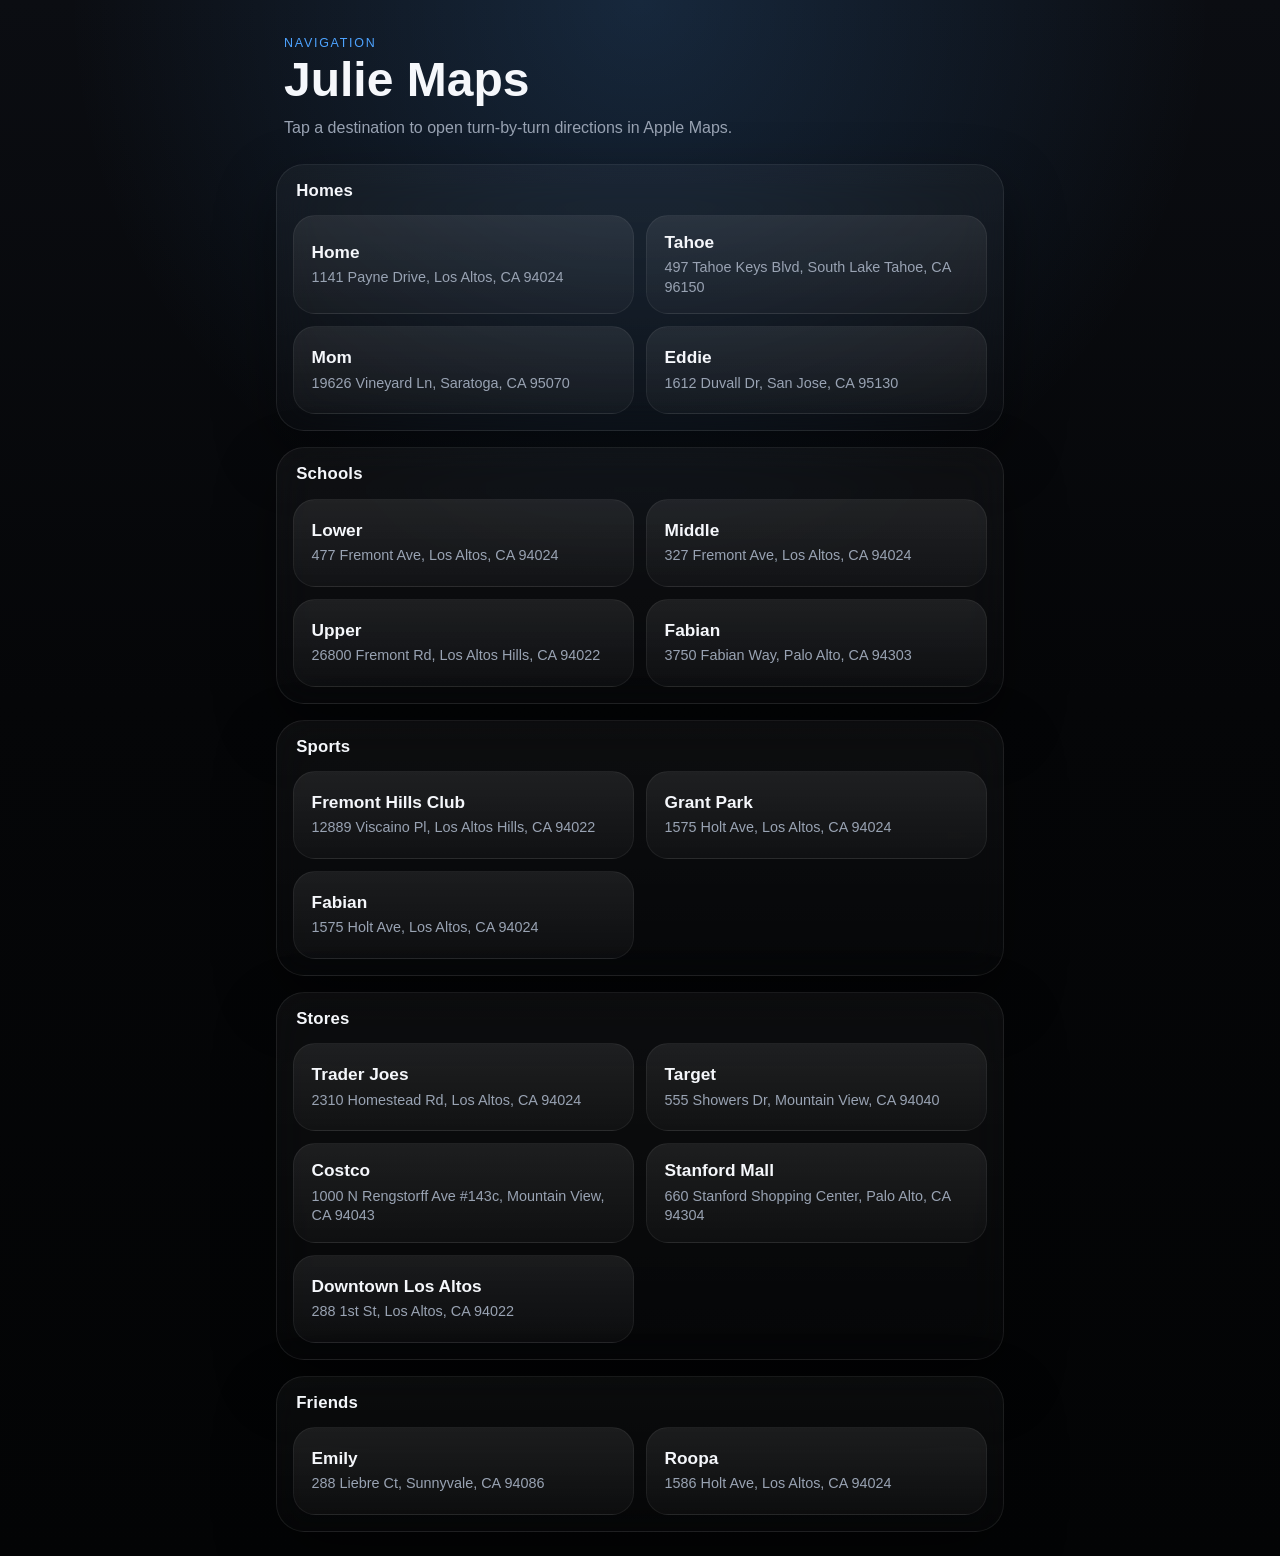
==== index.html @ cd6a720e "Add files via upload" ====
<!doctype html>
<html lang="en">
  <head>
    <meta charset="UTF-8" />
    <meta name="viewport" content="width=device-width, initial-scale=1, viewport-fit=cover" />
    <meta name="apple-mobile-web-app-capable" content="yes" />
    <meta name="apple-mobile-web-app-status-bar-style" content="black-translucent" />
    <meta name="apple-mobile-web-app-title" content="Julie Maps" />
    <meta name="theme-color" content="#0b0b0f" />
    <title>Julie Maps</title>
    <link rel="stylesheet" href="styles.css" />
  </head>
  <body>
    <main class="app-shell">
      <header class="hero">
        <p class="eyebrow">Navigation</p>
        <h1>Julie Maps</h1>
        <p class="subhead">Tap a destination to open turn-by-turn directions in Apple Maps.</p>
      </header>

      <section id="groups" class="group-list" aria-label="Saved destinations"></section>
    </main>

    <template id="group-template">
      <section class="group">
        <div class="group-heading">
          <h2></h2>
        </div>
        <div class="button-grid"></div>
      </section>
    </template>

    <template id="button-template">
      <a class="destination-button" rel="noopener noreferrer">
        <span class="destination-name"></span>
        <span class="destination-address"></span>
      </a>
    </template>

    <script src="script.js"></script>
  </body>
</html>
---- styles.css ----
:root {
  color-scheme: dark;
  --bg: #050608;
  --panel: rgba(20, 24, 31, 0.88);
  --panel-border: rgba(255, 255, 255, 0.08);
  --panel-highlight: rgba(255, 255, 255, 0.04);
  --text: #f5f7fb;
  --muted: #99a3b3;
  --accent: #4da3ff;
  --shadow: 0 24px 60px rgba(0, 0, 0, 0.4);
  --radius-xl: 28px;
  --radius-lg: 22px;
  --safe-top: max(1.5rem, env(safe-area-inset-top));
  --safe-bottom: max(1.5rem, env(safe-area-inset-bottom));
}

* {
  box-sizing: border-box;
}

html,
body {
  margin: 0;
  min-height: 100%;
  font-family: -apple-system, BlinkMacSystemFont, "SF Pro Display", "Segoe UI", sans-serif;
  background:
    radial-gradient(circle at top, rgba(77, 163, 255, 0.18), transparent 34%),
    linear-gradient(180deg, #0b0d12 0%, #050608 45%, #030405 100%);
  color: var(--text);
}

body {
  min-height: 100vh;
}

.app-shell {
  width: min(100%, 48rem);
  margin: 0 auto;
  padding: var(--safe-top) 1rem var(--safe-bottom);
}

.hero {
  padding: 0.75rem 0.5rem 1.5rem;
}

.eyebrow {
  margin: 0 0 0.4rem;
  font-size: 0.78rem;
  letter-spacing: 0.14em;
  text-transform: uppercase;
  color: var(--accent);
}

.hero h1 {
  margin: 0;
  font-size: clamp(2rem, 7vw, 3rem);
  line-height: 1;
}

.subhead {
  margin: 0.75rem 0 0;
  max-width: 32rem;
  color: var(--muted);
  font-size: 1rem;
  line-height: 1.45;
}

.group-list {
  display: grid;
  gap: 1rem;
}

.group {
  padding: 1rem;
  border: 1px solid var(--panel-border);
  border-radius: var(--radius-xl);
  background: linear-gradient(180deg, var(--panel-highlight), rgba(255, 255, 255, 0.01));
  backdrop-filter: blur(20px);
  box-shadow: var(--shadow);
}

.group-heading {
  margin-bottom: 0.9rem;
  padding: 0 0.2rem;
}

.group-heading h2 {
  margin: 0;
  font-size: 1.05rem;
  letter-spacing: 0.01em;
}

.button-grid {
  display: grid;
  grid-template-columns: 1fr;
  gap: 0.75rem;
}

.destination-button {
  display: flex;
  flex-direction: column;
  justify-content: center;
  min-height: 5.5rem;
  padding: 1rem 1.1rem;
  border-radius: var(--radius-lg);
  border: 1px solid rgba(255, 255, 255, 0.06);
  background: linear-gradient(180deg, rgba(255, 255, 255, 0.08), rgba(255, 255, 255, 0.03));
  color: var(--text);
  text-decoration: none;
  -webkit-tap-highlight-color: transparent;
  transition: transform 140ms ease, border-color 140ms ease, background-color 140ms ease;
}

.destination-button:active {
  transform: scale(0.985);
}

.destination-button:focus-visible,
.destination-button:hover {
  border-color: rgba(77, 163, 255, 0.5);
  background: linear-gradient(180deg, rgba(77, 163, 255, 0.18), rgba(255, 255, 255, 0.04));
  outline: none;
}

.destination-name {
  font-size: 1.08rem;
  font-weight: 600;
  line-height: 1.2;
}

.destination-address {
  margin-top: 0.35rem;
  font-size: 0.9rem;
  color: var(--muted);
  line-height: 1.35;
}

@media (min-width: 640px) {
  .app-shell {
    padding-left: 1.25rem;
    padding-right: 1.25rem;
  }

  .button-grid {
    grid-template-columns: repeat(2, minmax(0, 1fr));
  }
}
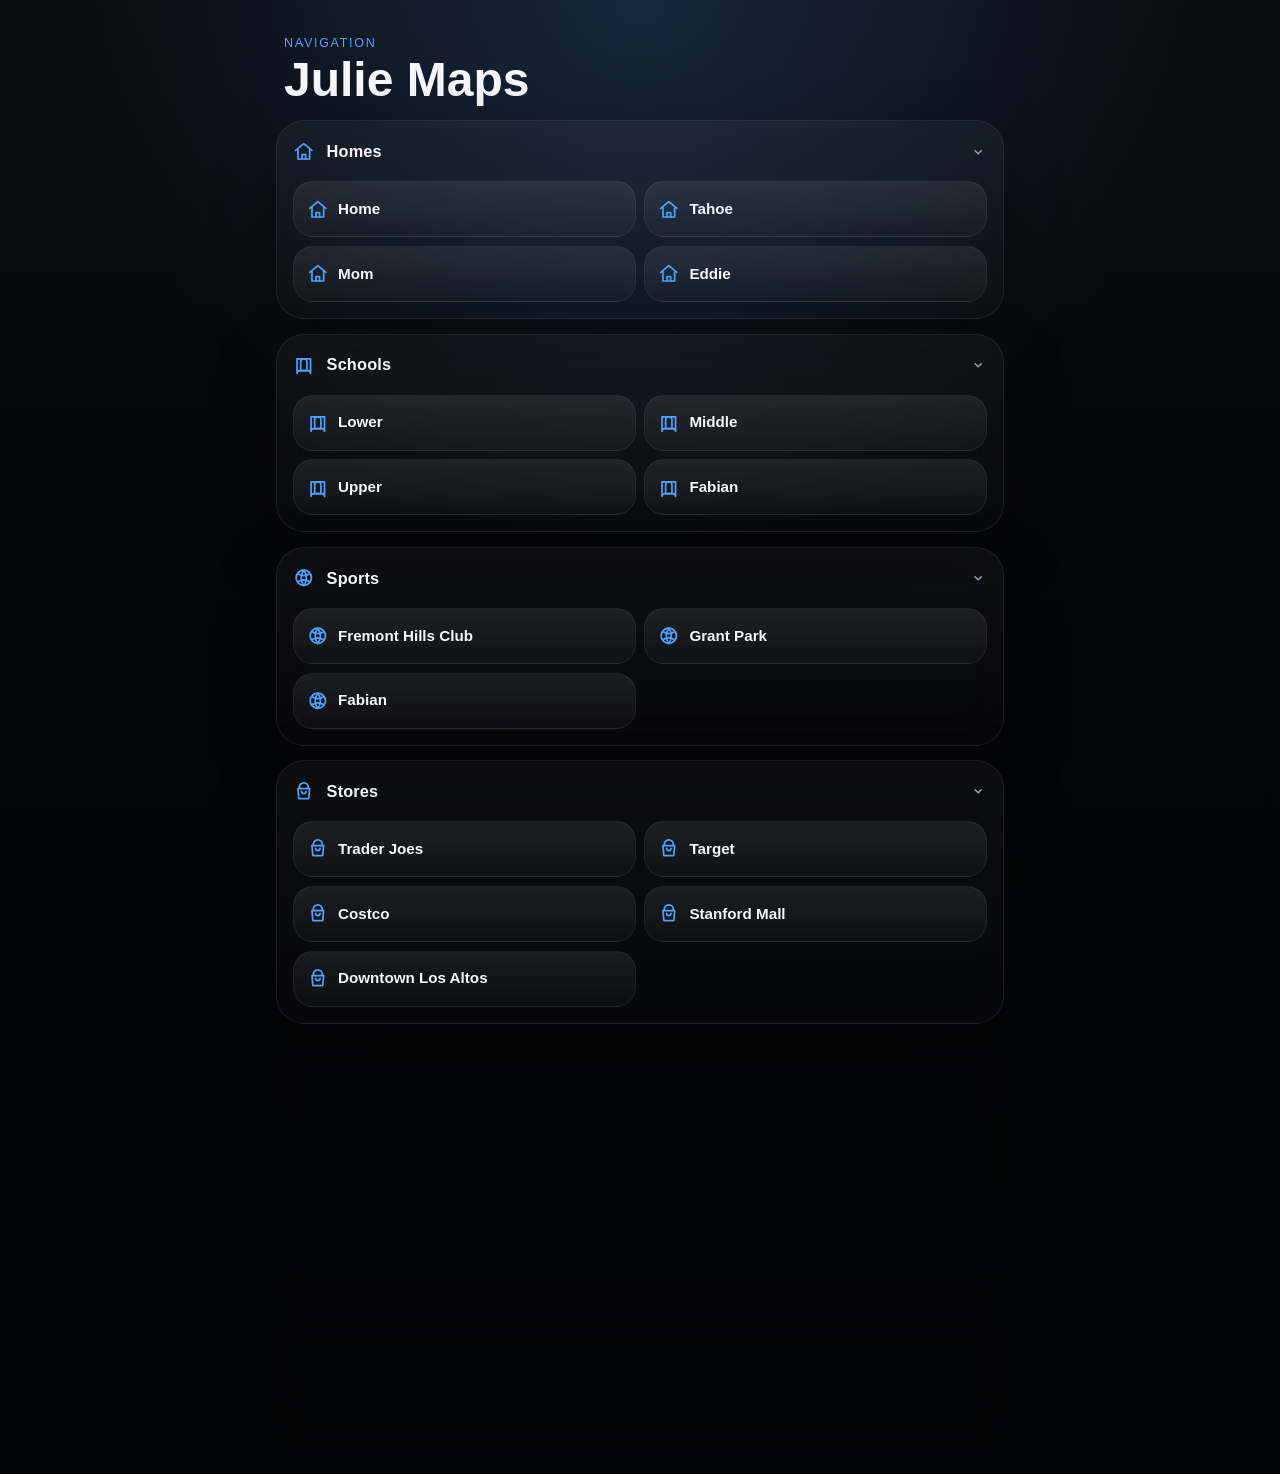
==== commit 4ff9d886: "Add files via upload" ====
--- a/index.html
+++ b/index.html
@@ -15,25 +15,36 @@
       <header class="hero">
         <p class="eyebrow">Navigation</p>
         <h1>Julie Maps</h1>
-        <p class="subhead">Tap a destination to open turn-by-turn directions in Apple Maps.</p>
       </header>
 
       <section id="groups" class="group-list" aria-label="Saved destinations"></section>
     </main>
 
     <template id="group-template">
-      <section class="group">
-        <div class="group-heading">
-          <h2></h2>
+      <section class="group is-open">
+        <button class="group-toggle" type="button" aria-expanded="true">
+          <span class="group-toggle-text">
+            <span class="group-icon" aria-hidden="true"></span>
+            <span class="group-title"></span>
+          </span>
+          <span class="chevron" aria-hidden="true">
+            <svg viewBox="0 0 24 24" focusable="false">
+              <path d="M8 10l4 4 4-4" />
+            </svg>
+          </span>
+        </button>
+        <div class="group-content">
+          <div class="button-grid"></div>
         </div>
-        <div class="button-grid"></div>
       </section>
     </template>
 
     <template id="button-template">
       <a class="destination-button" rel="noopener noreferrer">
-        <span class="destination-name"></span>
-        <span class="destination-address"></span>
+        <span class="destination-content">
+          <span class="destination-icon" aria-hidden="true"></span>
+          <span class="destination-name"></span>
+        </span>
       </a>
     </template>
 
--- a/styles.css
+++ b/styles.css
@@ -1,7 +1,6 @@
 :root {
   color-scheme: dark;
   --bg: #050608;
-  --panel: rgba(20, 24, 31, 0.88);
   --panel-border: rgba(255, 255, 255, 0.08);
   --panel-highlight: rgba(255, 255, 255, 0.04);
   --text: #f5f7fb;
@@ -9,7 +8,7 @@
   --accent: #4da3ff;
   --shadow: 0 24px 60px rgba(0, 0, 0, 0.4);
   --radius-xl: 28px;
-  --radius-lg: 22px;
+  --radius-lg: 20px;
   --safe-top: max(1.5rem, env(safe-area-inset-top));
   --safe-bottom: max(1.5rem, env(safe-area-inset-bottom));
 }
@@ -33,6 +32,17 @@
   min-height: 100vh;
 }
 
+button,
+a {
+  font: inherit;
+}
+
+button {
+  border: 0;
+  background: none;
+  color: inherit;
+}
+
 .app-shell {
   width: min(100%, 48rem);
   margin: 0 auto;
@@ -40,7 +50,7 @@
 }
 
 .hero {
-  padding: 0.75rem 0.5rem 1.5rem;
+  padding: 0.75rem 0.5rem 1rem;
 }
 
 .eyebrow {
@@ -57,51 +67,106 @@
   line-height: 1;
 }
 
-.subhead {
-  margin: 0.75rem 0 0;
-  max-width: 32rem;
-  color: var(--muted);
-  font-size: 1rem;
-  line-height: 1.45;
-}
-
 .group-list {
   display: grid;
-  gap: 1rem;
+  gap: 0.9rem;
 }
 
 .group {
-  padding: 1rem;
   border: 1px solid var(--panel-border);
   border-radius: var(--radius-xl);
   background: linear-gradient(180deg, var(--panel-highlight), rgba(255, 255, 255, 0.01));
   backdrop-filter: blur(20px);
   box-shadow: var(--shadow);
-}
-
-.group-heading {
-  margin-bottom: 0.9rem;
-  padding: 0 0.2rem;
-}
-
-.group-heading h2 {
-  margin: 0;
-  font-size: 1.05rem;
+  overflow: hidden;
+}
+
+.group-toggle {
+  width: 100%;
+  min-height: 3.75rem;
+  padding: 1rem 1rem 0.95rem;
+  display: flex;
+  align-items: center;
+  justify-content: space-between;
+  gap: 0.75rem;
+  cursor: pointer;
+  -webkit-tap-highlight-color: transparent;
+}
+
+.group-toggle-text {
+  display: inline-flex;
+  align-items: center;
+  gap: 0.75rem;
+}
+
+.group-title {
+  font-size: 1.02rem;
+  font-weight: 700;
   letter-spacing: 0.01em;
+}
+
+.group-icon,
+.destination-icon,
+.chevron svg {
+  display: inline-flex;
+  align-items: center;
+  justify-content: center;
+}
+
+.group-icon,
+.destination-icon {
+  width: 1.35rem;
+  height: 1.35rem;
+  color: var(--accent);
+  flex: 0 0 auto;
+}
+
+.group-icon svg,
+.destination-icon svg,
+.chevron svg {
+  width: 100%;
+  height: 100%;
+  fill: none;
+  stroke: currentColor;
+  stroke-width: 1.9;
+  stroke-linecap: round;
+  stroke-linejoin: round;
+}
+
+.chevron {
+  width: 1.15rem;
+  height: 1.15rem;
+  color: var(--muted);
+  flex: 0 0 auto;
+}
+
+.chevron svg {
+  transition: transform 180ms ease;
+}
+
+.group-content {
+  padding: 0 1rem 1rem;
+}
+
+.group.is-collapsed .group-content {
+  display: none;
+}
+
+.group.is-collapsed .chevron svg {
+  transform: rotate(-90deg);
 }
 
 .button-grid {
   display: grid;
-  grid-template-columns: 1fr;
-  gap: 0.75rem;
+  grid-template-columns: repeat(2, minmax(0, 1fr));
+  gap: 0.55rem;
 }
 
 .destination-button {
   display: flex;
-  flex-direction: column;
-  justify-content: center;
-  min-height: 5.5rem;
-  padding: 1rem 1.1rem;
+  align-items: center;
+  min-height: 3.5rem;
+  padding: 0.7rem 0.8rem;
   border-radius: var(--radius-lg);
   border: 1px solid rgba(255, 255, 255, 0.06);
   background: linear-gradient(180deg, rgba(255, 255, 255, 0.08), rgba(255, 255, 255, 0.03));
@@ -116,23 +181,33 @@
 }
 
 .destination-button:focus-visible,
+.destination-button:hover,
+.group-toggle:focus-visible,
+.group-toggle:hover {
+  outline: none;
+}
+
+.destination-button:focus-visible,
 .destination-button:hover {
   border-color: rgba(77, 163, 255, 0.5);
   background: linear-gradient(180deg, rgba(77, 163, 255, 0.18), rgba(255, 255, 255, 0.04));
-  outline: none;
+}
+
+.group-toggle:focus-visible .group-title,
+.group-toggle:hover .group-title {
+  color: #ffffff;
+}
+
+.destination-content {
+  display: inline-flex;
+  align-items: center;
+  gap: 0.6rem;
 }
 
 .destination-name {
-  font-size: 1.08rem;
+  font-size: 0.95rem;
   font-weight: 600;
   line-height: 1.2;
-}
-
-.destination-address {
-  margin-top: 0.35rem;
-  font-size: 0.9rem;
-  color: var(--muted);
-  line-height: 1.35;
 }
 
 @media (min-width: 640px) {
@@ -140,8 +215,4 @@
     padding-left: 1.25rem;
     padding-right: 1.25rem;
   }
-
-  .button-grid {
-    grid-template-columns: repeat(2, minmax(0, 1fr));
-  }
-}
+}
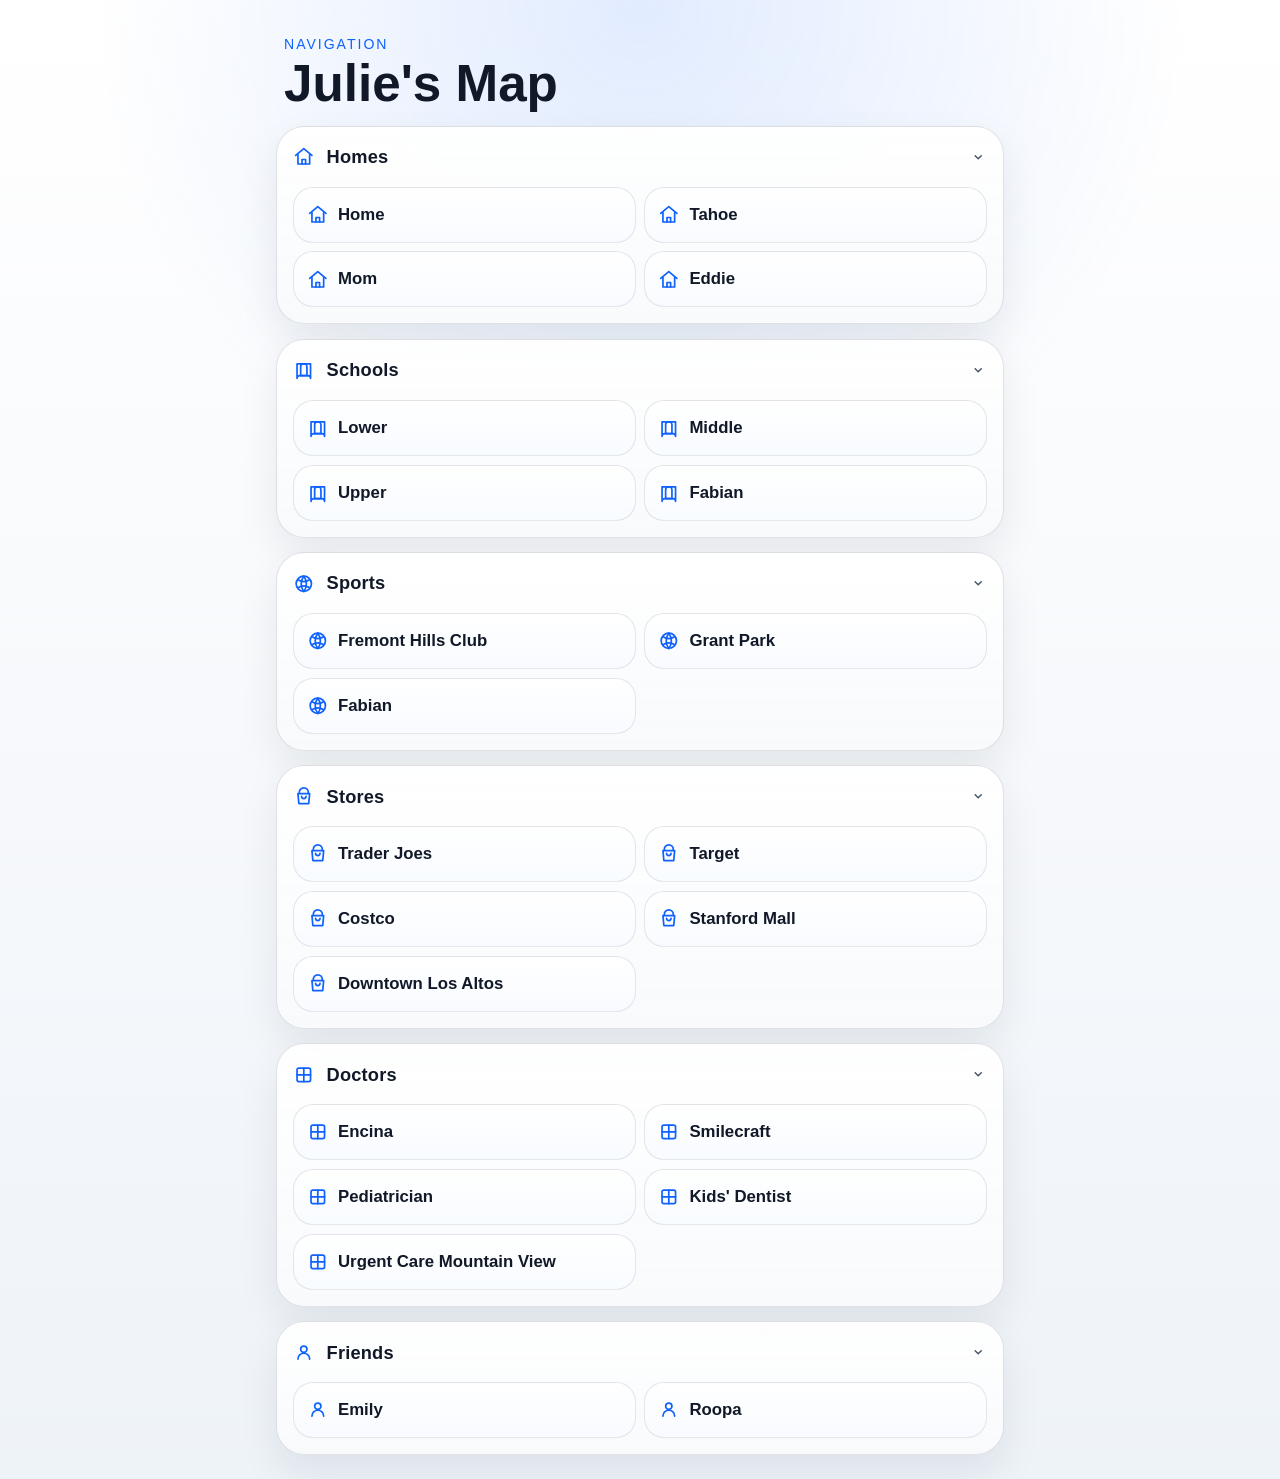
==== commit 7a130c9f: "Add files via upload" ====
--- a/index.html
+++ b/index.html
@@ -5,16 +5,16 @@
     <meta name="viewport" content="width=device-width, initial-scale=1, viewport-fit=cover" />
     <meta name="apple-mobile-web-app-capable" content="yes" />
     <meta name="apple-mobile-web-app-status-bar-style" content="black-translucent" />
-    <meta name="apple-mobile-web-app-title" content="Julie Maps" />
+    <meta name="apple-mobile-web-app-title" content="Julie's Map" />
     <meta name="theme-color" content="#0b0b0f" />
-    <title>Julie Maps</title>
+    <title>Julie's Map</title>
     <link rel="stylesheet" href="styles.css" />
   </head>
   <body>
     <main class="app-shell">
       <header class="hero">
         <p class="eyebrow">Navigation</p>
-        <h1>Julie Maps</h1>
+        <h1>Julie's Map</h1>
       </header>
 
       <section id="groups" class="group-list" aria-label="Saved destinations"></section>
--- a/styles.css
+++ b/styles.css
@@ -1,12 +1,12 @@
 :root {
-  color-scheme: dark;
-  --bg: #050608;
-  --panel-border: rgba(255, 255, 255, 0.08);
-  --panel-highlight: rgba(255, 255, 255, 0.04);
-  --text: #f5f7fb;
-  --muted: #99a3b3;
-  --accent: #4da3ff;
-  --shadow: 0 24px 60px rgba(0, 0, 0, 0.4);
+  color-scheme: light;
+  --bg: #f4f7fb;
+  --panel-border: rgba(15, 23, 42, 0.12);
+  --panel-highlight: rgba(255, 255, 255, 0.94);
+  --text: #111827;
+  --muted: #475569;
+  --accent: #0f62fe;
+  --shadow: 0 18px 40px rgba(15, 23, 42, 0.08);
   --radius-xl: 28px;
   --radius-lg: 20px;
   --safe-top: max(1.5rem, env(safe-area-inset-top));
@@ -23,8 +23,8 @@
   min-height: 100%;
   font-family: -apple-system, BlinkMacSystemFont, "SF Pro Display", "Segoe UI", sans-serif;
   background:
-    radial-gradient(circle at top, rgba(77, 163, 255, 0.18), transparent 34%),
-    linear-gradient(180deg, #0b0d12 0%, #050608 45%, #030405 100%);
+    radial-gradient(circle at top, rgba(15, 98, 254, 0.12), transparent 34%),
+    linear-gradient(180deg, #ffffff 0%, #f7f9fc 48%, #eef3f8 100%);
   color: var(--text);
 }
 
@@ -55,7 +55,7 @@
 
 .eyebrow {
   margin: 0 0 0.4rem;
-  font-size: 0.78rem;
+  font-size: 0.88rem;
   letter-spacing: 0.14em;
   text-transform: uppercase;
   color: var(--accent);
@@ -63,7 +63,7 @@
 
 .hero h1 {
   margin: 0;
-  font-size: clamp(2rem, 7vw, 3rem);
+  font-size: clamp(2.2rem, 7.6vw, 3.2rem);
   line-height: 1;
 }
 
@@ -75,8 +75,7 @@
 .group {
   border: 1px solid var(--panel-border);
   border-radius: var(--radius-xl);
-  background: linear-gradient(180deg, var(--panel-highlight), rgba(255, 255, 255, 0.01));
-  backdrop-filter: blur(20px);
+  background: linear-gradient(180deg, var(--panel-highlight), rgba(248, 250, 252, 0.98));
   box-shadow: var(--shadow);
   overflow: hidden;
 }
@@ -100,7 +99,7 @@
 }
 
 .group-title {
-  font-size: 1.02rem;
+  font-size: 1.14rem;
   font-weight: 700;
   letter-spacing: 0.01em;
 }
@@ -168,8 +167,8 @@
   min-height: 3.5rem;
   padding: 0.7rem 0.8rem;
   border-radius: var(--radius-lg);
-  border: 1px solid rgba(255, 255, 255, 0.06);
-  background: linear-gradient(180deg, rgba(255, 255, 255, 0.08), rgba(255, 255, 255, 0.03));
+  border: 1px solid rgba(15, 23, 42, 0.1);
+  background: linear-gradient(180deg, #ffffff, #f8fbff);
   color: var(--text);
   text-decoration: none;
   -webkit-tap-highlight-color: transparent;
@@ -189,13 +188,13 @@
 
 .destination-button:focus-visible,
 .destination-button:hover {
-  border-color: rgba(77, 163, 255, 0.5);
-  background: linear-gradient(180deg, rgba(77, 163, 255, 0.18), rgba(255, 255, 255, 0.04));
+  border-color: rgba(15, 98, 254, 0.45);
+  background: linear-gradient(180deg, #eef5ff, #f8fbff);
 }
 
 .group-toggle:focus-visible .group-title,
 .group-toggle:hover .group-title {
-  color: #ffffff;
+  color: #0b1220;
 }
 
 .destination-content {
@@ -205,7 +204,7 @@
 }
 
 .destination-name {
-  font-size: 0.95rem;
+  font-size: 1.05rem;
   font-weight: 600;
   line-height: 1.2;
 }
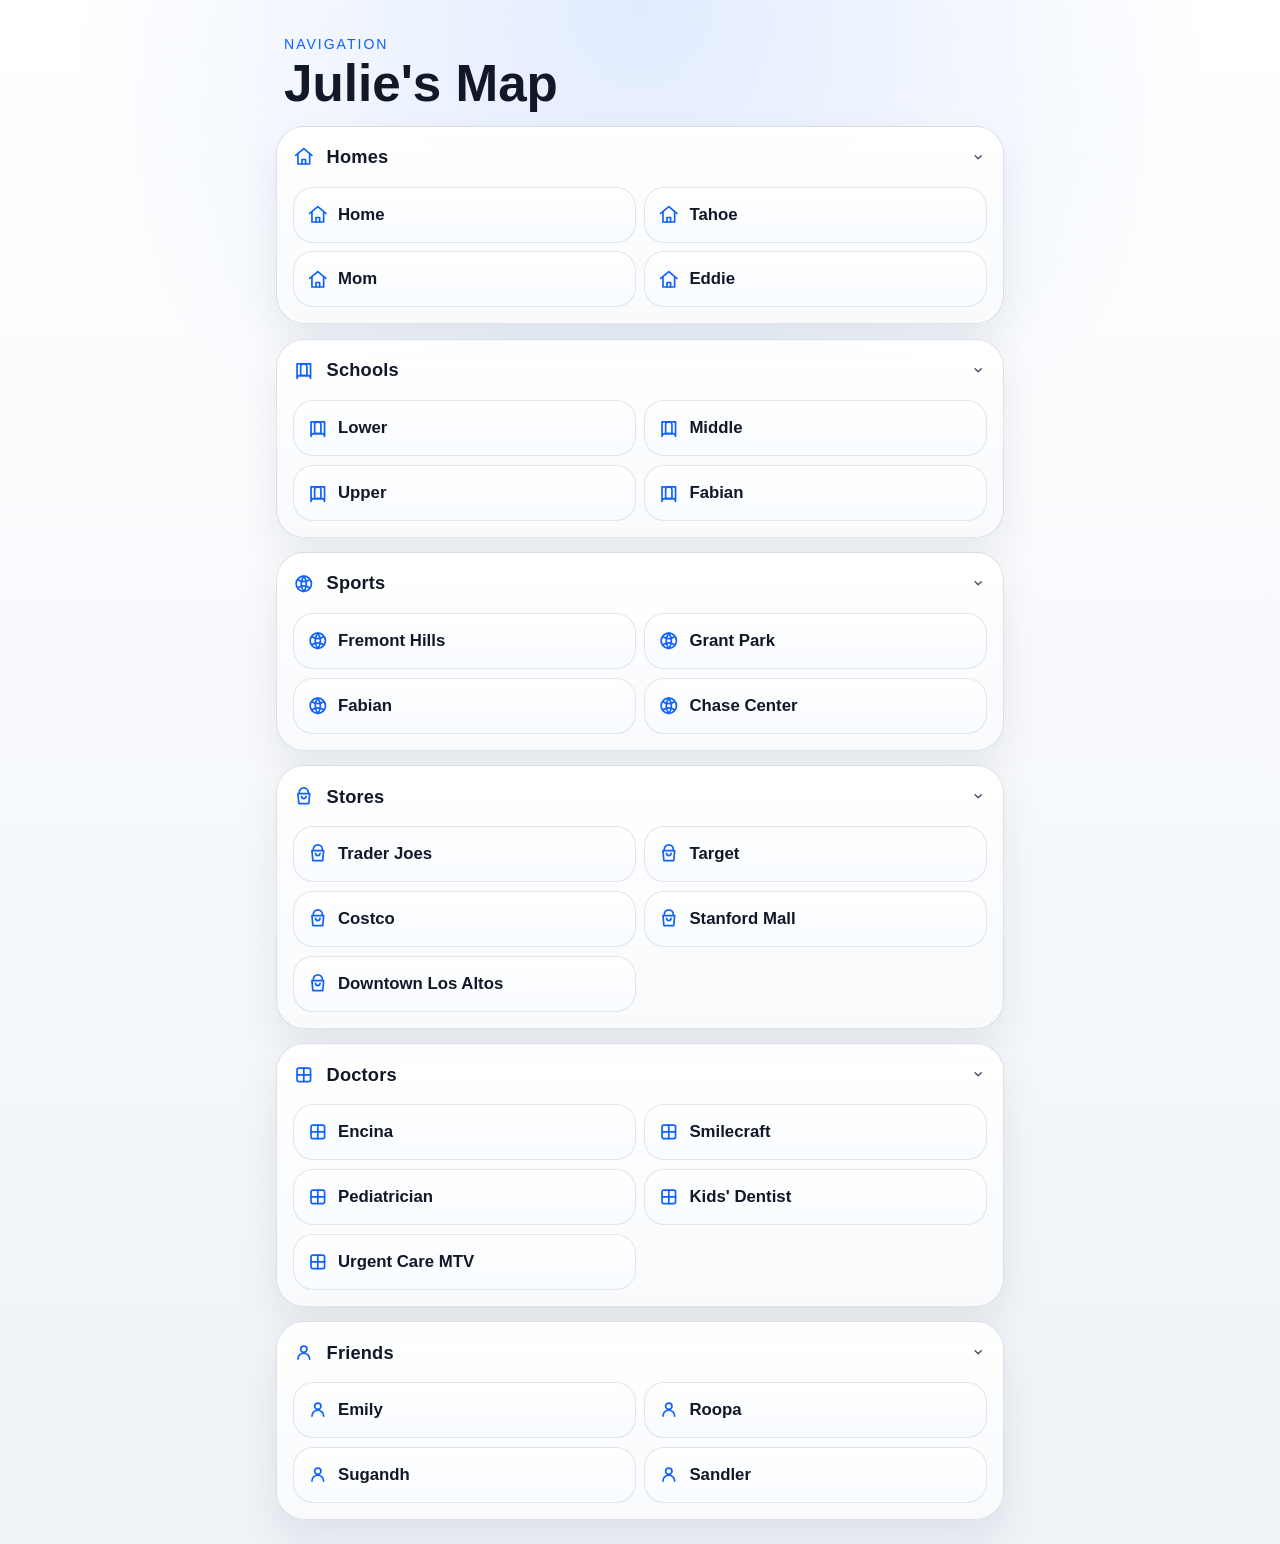
==== commit c01acda8: "Add files via upload" ====
--- a/index.html
+++ b/index.html
@@ -8,6 +8,8 @@
     <meta name="apple-mobile-web-app-title" content="Julie's Map" />
     <meta name="theme-color" content="#0b0b0f" />
     <title>Julie's Map</title>
+    <link rel="apple-touch-icon" href="apple-touch-icon.png" />
+    <link rel="icon" type="image/png" href="apple-touch-icon.png" />
     <link rel="stylesheet" href="styles.css" />
   </head>
   <body>
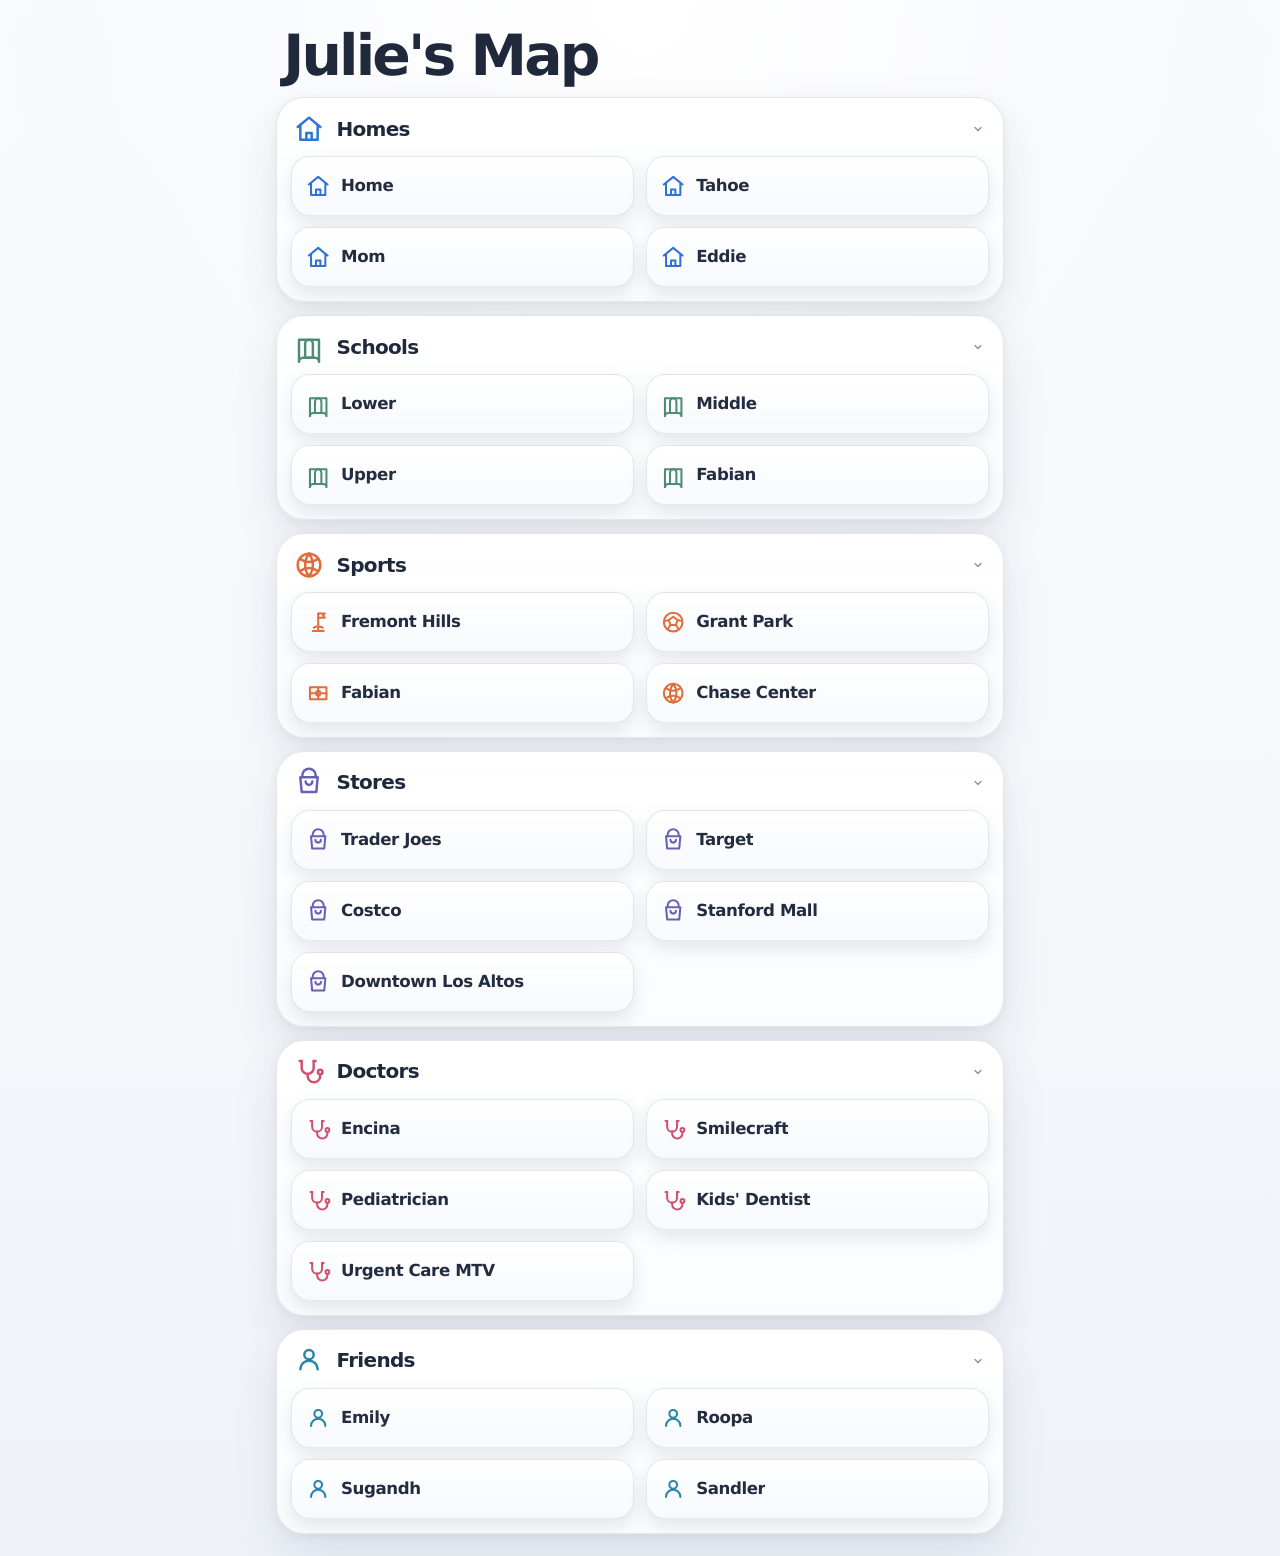
==== commit 6aa10baa: "Add files via upload" ====
--- a/index.html
+++ b/index.html
@@ -6,7 +6,7 @@
     <meta name="apple-mobile-web-app-capable" content="yes" />
     <meta name="apple-mobile-web-app-status-bar-style" content="black-translucent" />
     <meta name="apple-mobile-web-app-title" content="Julie's Map" />
-    <meta name="theme-color" content="#0b0b0f" />
+    <meta name="theme-color" content="#f6f7fb" />
     <title>Julie's Map</title>
     <link rel="apple-touch-icon" href="apple-touch-icon.png" />
     <link rel="icon" type="image/png" href="apple-touch-icon.png" />
@@ -15,7 +15,6 @@
   <body>
     <main class="app-shell">
       <header class="hero">
-        <p class="eyebrow">Navigation</p>
         <h1>Julie's Map</h1>
       </header>
 
@@ -43,8 +42,8 @@
 
     <template id="button-template">
       <a class="destination-button" rel="noopener noreferrer">
-        <span class="destination-content">
-          <span class="destination-icon" aria-hidden="true"></span>
+        <span class="destination-icon" aria-hidden="true"></span>
+        <span class="destination-copy">
           <span class="destination-name"></span>
         </span>
       </a>
--- a/styles.css
+++ b/styles.css
@@ -1,16 +1,17 @@
 :root {
   color-scheme: light;
-  --bg: #f4f7fb;
-  --panel-border: rgba(15, 23, 42, 0.12);
-  --panel-highlight: rgba(255, 255, 255, 0.94);
-  --text: #111827;
-  --muted: #475569;
-  --accent: #0f62fe;
-  --shadow: 0 18px 40px rgba(15, 23, 42, 0.08);
+  --page: #f6f7fb;
+  --surface: rgba(255, 255, 255, 0.88);
+  --surface-strong: #ffffff;
+  --line: rgba(31, 41, 55, 0.11);
+  --text: #1f2937;
+  --muted: #697386;
+  --shadow: 0 18px 45px rgba(39, 51, 75, 0.10), 0 3px 10px rgba(39, 51, 75, 0.05);
+  --button-shadow: 0 8px 18px rgba(39, 51, 75, 0.11), inset 0 1px 0 rgba(255, 255, 255, 0.95);
   --radius-xl: 28px;
-  --radius-lg: 20px;
-  --safe-top: max(1.5rem, env(safe-area-inset-top));
-  --safe-bottom: max(1.5rem, env(safe-area-inset-bottom));
+  --radius-lg: 19px;
+  --safe-top: max(1.35rem, env(safe-area-inset-top));
+  --safe-bottom: max(1.35rem, env(safe-area-inset-bottom));
 }
 
 * {
@@ -21,11 +22,13 @@
 body {
   margin: 0;
   min-height: 100%;
-  font-family: -apple-system, BlinkMacSystemFont, "SF Pro Display", "Segoe UI", sans-serif;
+  font-family: "Avenir Next", "SF Pro Display", "Segoe UI", system-ui, sans-serif;
   background:
-    radial-gradient(circle at top, rgba(15, 98, 254, 0.12), transparent 34%),
-    linear-gradient(180deg, #ffffff 0%, #f7f9fc 48%, #eef3f8 100%);
+    radial-gradient(circle at 50% 0%, rgba(255, 255, 255, 0.96), rgba(246, 247, 251, 0.64) 34%, transparent 58%),
+    linear-gradient(180deg, #fbfcff 0%, var(--page) 55%, #eef2f8 100%);
   color: var(--text);
+  -webkit-font-smoothing: antialiased;
+  text-rendering: geometricPrecision;
 }
 
 body {
@@ -46,62 +49,63 @@
 .app-shell {
   width: min(100%, 48rem);
   margin: 0 auto;
-  padding: var(--safe-top) 1rem var(--safe-bottom);
+  padding: var(--safe-top) 0.95rem var(--safe-bottom);
 }
 
 .hero {
-  padding: 0.75rem 0.5rem 1rem;
-}
-
-.eyebrow {
-  margin: 0 0 0.4rem;
-  font-size: 0.88rem;
-  letter-spacing: 0.14em;
-  text-transform: uppercase;
-  color: var(--accent);
+  padding: 0.45rem 0.45rem 0.78rem;
 }
 
 .hero h1 {
   margin: 0;
-  font-size: clamp(2.2rem, 7.6vw, 3.2rem);
-  line-height: 1;
+  color: #20293b;
+  font-size: clamp(2.35rem, 9vw, 3.55rem);
+  font-weight: 640;
+  letter-spacing: -0.05em;
+  line-height: 0.98;
 }
 
 .group-list {
   display: grid;
-  gap: 0.9rem;
+  gap: 0.78rem;
 }
 
 .group {
-  border: 1px solid var(--panel-border);
+  --category-accent: #2f73d9;
+  --category-soft: #eaf2ff;
+  border: 1px solid var(--line);
   border-radius: var(--radius-xl);
-  background: linear-gradient(180deg, var(--panel-highlight), rgba(248, 250, 252, 0.98));
+  background:
+    linear-gradient(180deg, rgba(255, 255, 255, 0.96), rgba(250, 252, 255, 0.88)),
+    var(--surface);
   box-shadow: var(--shadow);
   overflow: hidden;
 }
 
 .group-toggle {
   width: 100%;
-  min-height: 3.75rem;
-  padding: 1rem 1rem 0.95rem;
+  min-height: 3.55rem;
+  padding: 0.92rem 1rem 0.74rem;
   display: flex;
   align-items: center;
   justify-content: space-between;
-  gap: 0.75rem;
+  gap: 0.8rem;
   cursor: pointer;
   -webkit-tap-highlight-color: transparent;
 }
 
 .group-toggle-text {
+  min-width: 0;
   display: inline-flex;
   align-items: center;
-  gap: 0.75rem;
+  gap: 0.72rem;
 }
 
 .group-title {
-  font-size: 1.14rem;
-  font-weight: 700;
-  letter-spacing: 0.01em;
+  color: #20293b;
+  font-size: 1.25rem;
+  font-weight: 640;
+  letter-spacing: -0.035em;
 }
 
 .group-icon,
@@ -112,11 +116,17 @@
   justify-content: center;
 }
 
-.group-icon,
+.group-icon {
+  width: 2rem;
+  height: 2rem;
+  color: var(--category-accent);
+  flex: 0 0 auto;
+}
+
 .destination-icon {
-  width: 1.35rem;
-  height: 1.35rem;
-  color: var(--accent);
+  width: 1.65rem;
+  height: 1.65rem;
+  color: var(--category-accent);
   flex: 0 0 auto;
 }
 
@@ -127,15 +137,15 @@
   height: 100%;
   fill: none;
   stroke: currentColor;
-  stroke-width: 1.9;
+  stroke-width: 1.85;
   stroke-linecap: round;
   stroke-linejoin: round;
 }
 
 .chevron {
-  width: 1.15rem;
-  height: 1.15rem;
-  color: var(--muted);
+  width: 1.12rem;
+  height: 1.12rem;
+  color: #8a94a6;
   flex: 0 0 auto;
 }
 
@@ -144,7 +154,7 @@
 }
 
 .group-content {
-  padding: 0 1rem 1rem;
+  padding: 0 0.85rem 0.9rem;
 }
 
 .group.is-collapsed .group-content {
@@ -158,25 +168,29 @@
 .button-grid {
   display: grid;
   grid-template-columns: repeat(2, minmax(0, 1fr));
-  gap: 0.55rem;
+  gap: 0.6rem;
 }
 
 .destination-button {
+  min-height: 4.15rem;
+  padding: 0.72rem 0.82rem;
   display: flex;
   align-items: center;
-  min-height: 3.5rem;
-  padding: 0.7rem 0.8rem;
+  gap: 0.62rem;
   border-radius: var(--radius-lg);
-  border: 1px solid rgba(15, 23, 42, 0.1);
-  background: linear-gradient(180deg, #ffffff, #f8fbff);
+  border: 1px solid rgba(31, 41, 55, 0.10);
+  background:
+    linear-gradient(180deg, rgba(255, 255, 255, 0.98), rgba(247, 249, 253, 0.96)),
+    var(--surface-strong);
+  box-shadow: var(--button-shadow);
   color: var(--text);
   text-decoration: none;
   -webkit-tap-highlight-color: transparent;
-  transition: transform 140ms ease, border-color 140ms ease, background-color 140ms ease;
+  transition: transform 140ms ease, border-color 140ms ease, box-shadow 140ms ease, background-color 140ms ease;
 }
 
 .destination-button:active {
-  transform: scale(0.985);
+  transform: scale(0.985) translateY(1px);
 }
 
 .destination-button:focus-visible,
@@ -188,25 +202,39 @@
 
 .destination-button:focus-visible,
 .destination-button:hover {
-  border-color: rgba(15, 98, 254, 0.45);
-  background: linear-gradient(180deg, #eef5ff, #f8fbff);
-}
-
-.group-toggle:focus-visible .group-title,
-.group-toggle:hover .group-title {
-  color: #0b1220;
-}
-
-.destination-content {
-  display: inline-flex;
-  align-items: center;
-  gap: 0.6rem;
+  border-color: color-mix(in srgb, var(--category-accent) 44%, transparent);
+  box-shadow: 0 10px 22px rgba(39, 51, 75, 0.13), inset 0 1px 0 rgba(255, 255, 255, 0.98);
+}
+
+.destination-copy {
+  min-width: 0;
+  display: grid;
+  gap: 0.12rem;
 }
 
 .destination-name {
-  font-size: 1.05rem;
-  font-weight: 600;
-  line-height: 1.2;
+  overflow: hidden;
+  color: #232c40;
+  font-size: 1.04rem;
+  font-weight: 610;
+  letter-spacing: -0.025em;
+  line-height: 1.1;
+  text-overflow: ellipsis;
+  white-space: nowrap;
+}
+
+.destination-button--single-line {
+  min-height: 3.72rem;
+}
+
+.destination-button--single-line .destination-copy {
+  gap: 0;
+}
+
+@media (max-width: 374px) {
+  .button-grid {
+    grid-template-columns: 1fr;
+  }
 }
 
 @media (min-width: 640px) {
@@ -214,4 +242,8 @@
     padding-left: 1.25rem;
     padding-right: 1.25rem;
   }
-}
+
+  .button-grid {
+    gap: 0.72rem;
+  }
+}
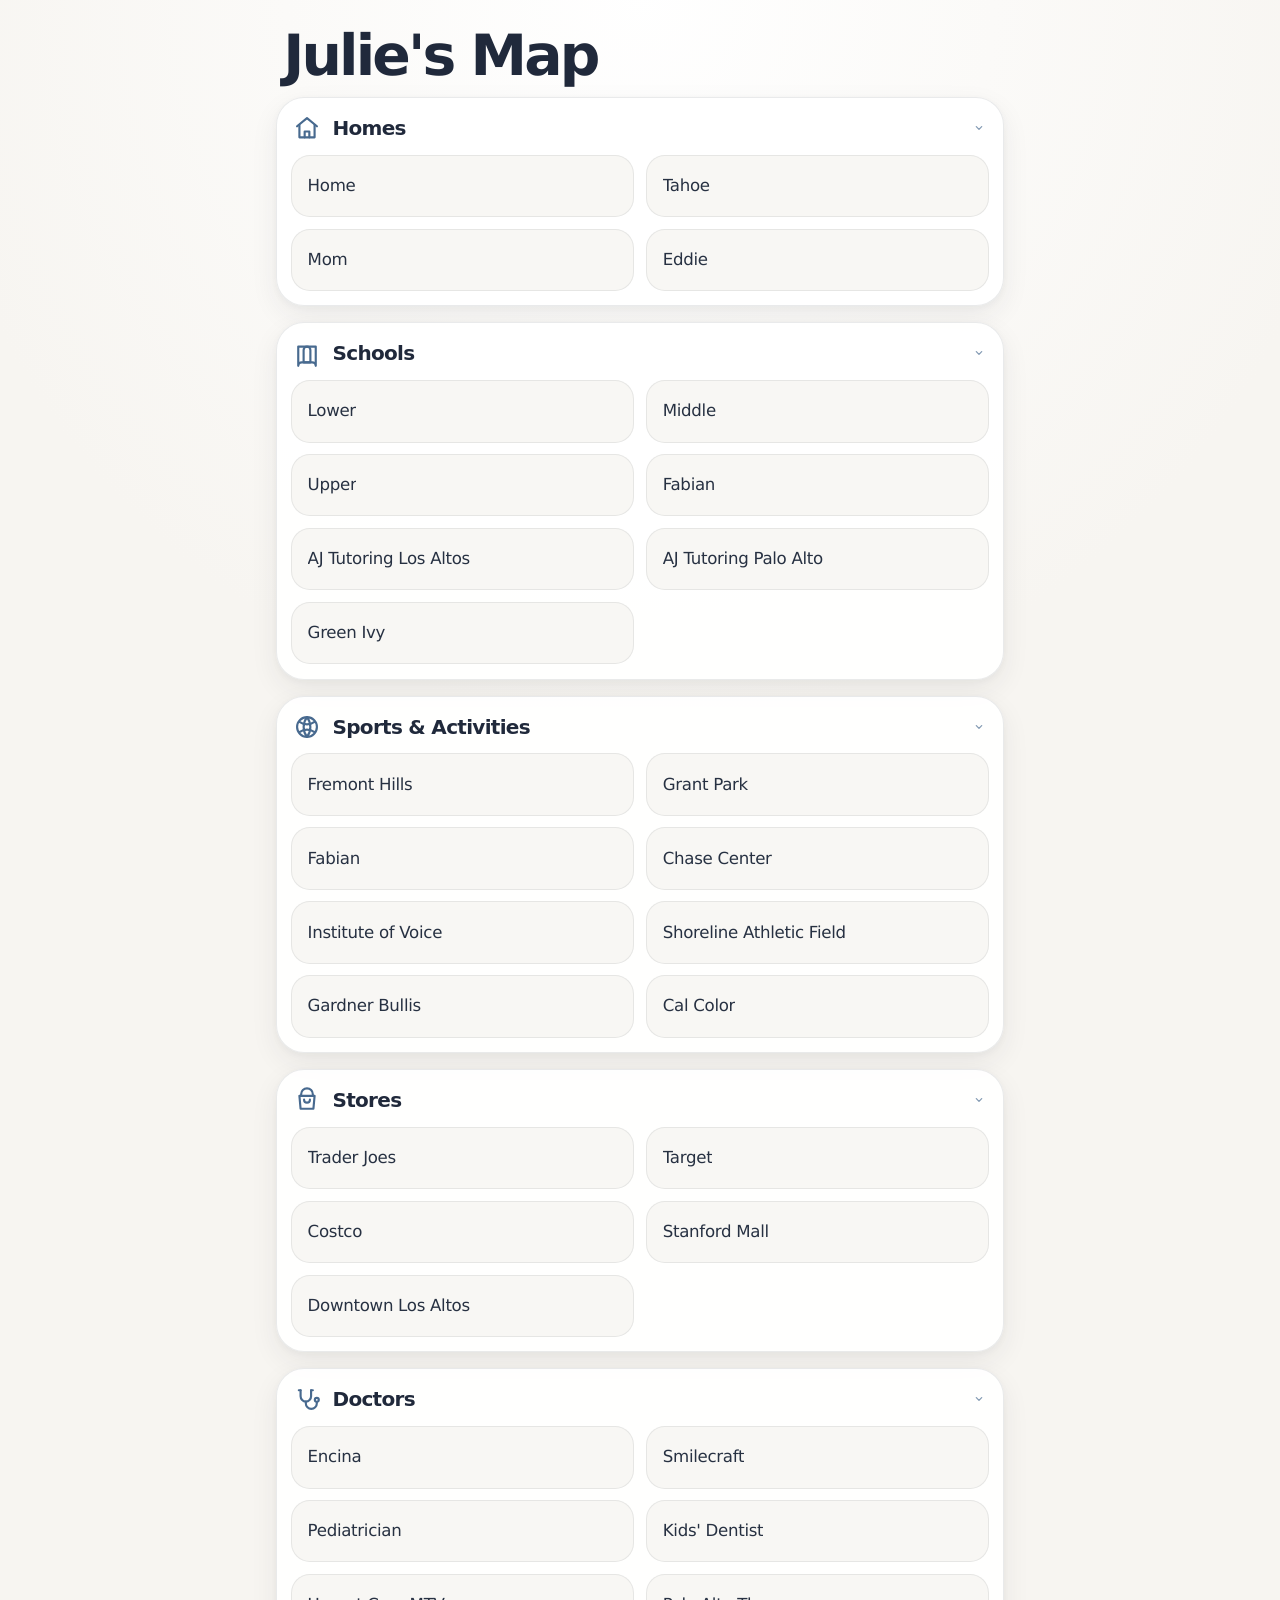
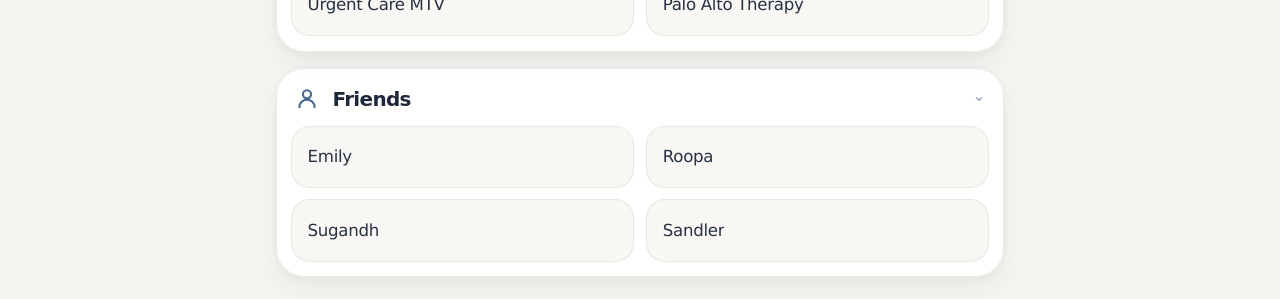
==== commit 15387f38: "Simplify destination cards" ====
--- a/index.html
+++ b/index.html
@@ -42,7 +42,6 @@
 
     <template id="button-template">
       <a class="destination-button" rel="noopener noreferrer">
-        <span class="destination-icon" aria-hidden="true"></span>
         <span class="destination-copy">
           <span class="destination-name"></span>
         </span>
--- a/styles.css
+++ b/styles.css
@@ -1,13 +1,13 @@
 :root {
   color-scheme: light;
-  --page: #f6f7fb;
-  --surface: rgba(255, 255, 255, 0.88);
+  --page: #f7f5f1;
+  --surface: rgba(255, 255, 255, 0.92);
   --surface-strong: #ffffff;
-  --line: rgba(31, 41, 55, 0.11);
-  --text: #1f2937;
-  --muted: #697386;
-  --shadow: 0 18px 45px rgba(39, 51, 75, 0.10), 0 3px 10px rgba(39, 51, 75, 0.05);
-  --button-shadow: 0 8px 18px rgba(39, 51, 75, 0.11), inset 0 1px 0 rgba(255, 255, 255, 0.95);
+  --line: rgba(38, 48, 61, 0.10);
+  --text: #202a3a;
+  --muted: #707988;
+  --accent: #486a8f;
+  --shadow: 0 10px 28px rgba(39, 47, 60, 0.07), 0 2px 7px rgba(39, 47, 60, 0.035);
   --radius-xl: 28px;
   --radius-lg: 19px;
   --safe-top: max(1.35rem, env(safe-area-inset-top));
@@ -24,8 +24,8 @@
   min-height: 100%;
   font-family: "Avenir Next", "SF Pro Display", "Segoe UI", system-ui, sans-serif;
   background:
-    radial-gradient(circle at 50% 0%, rgba(255, 255, 255, 0.96), rgba(246, 247, 251, 0.64) 34%, transparent 58%),
-    linear-gradient(180deg, #fbfcff 0%, var(--page) 55%, #eef2f8 100%);
+    radial-gradient(circle at 50% 0%, rgba(255, 255, 255, 0.98), rgba(247, 245, 241, 0.64) 36%, transparent 62%),
+    var(--page);
   color: var(--text);
   -webkit-font-smoothing: antialiased;
   text-rendering: geometricPrecision;
@@ -67,17 +67,13 @@
 
 .group-list {
   display: grid;
-  gap: 0.78rem;
+  gap: 1rem;
 }
 
 .group {
-  --category-accent: #2f73d9;
-  --category-soft: #eaf2ff;
   border: 1px solid var(--line);
   border-radius: var(--radius-xl);
-  background:
-    linear-gradient(180deg, rgba(255, 255, 255, 0.96), rgba(250, 252, 255, 0.88)),
-    var(--surface);
+  background: var(--surface);
   box-shadow: var(--shadow);
   overflow: hidden;
 }
@@ -109,7 +105,6 @@
 }
 
 .group-icon,
-.destination-icon,
 .chevron svg {
   display: inline-flex;
   align-items: center;
@@ -117,21 +112,13 @@
 }
 
 .group-icon {
-  width: 2rem;
-  height: 2rem;
-  color: var(--category-accent);
+  width: 1.75rem;
+  height: 1.75rem;
+  color: var(--accent);
   flex: 0 0 auto;
 }
 
-.destination-icon {
-  width: 1.65rem;
-  height: 1.65rem;
-  color: var(--category-accent);
-  flex: 0 0 auto;
-}
-
 .group-icon svg,
-.destination-icon svg,
 .chevron svg {
   width: 100%;
   height: 100%;
@@ -143,9 +130,10 @@
 }
 
 .chevron {
-  width: 1.12rem;
-  height: 1.12rem;
-  color: #8a94a6;
+  width: 1rem;
+  height: 1rem;
+  color: var(--accent);
+  opacity: 0.68;
   flex: 0 0 auto;
 }
 
@@ -168,25 +156,21 @@
 .button-grid {
   display: grid;
   grid-template-columns: repeat(2, minmax(0, 1fr));
-  gap: 0.6rem;
+  gap: 0.55rem;
 }
 
 .destination-button {
-  min-height: 4.15rem;
-  padding: 0.72rem 0.82rem;
+  min-height: 3.9rem;
+  padding: 0.78rem 1rem;
   display: flex;
   align-items: center;
-  gap: 0.62rem;
   border-radius: var(--radius-lg);
-  border: 1px solid rgba(31, 41, 55, 0.10);
-  background:
-    linear-gradient(180deg, rgba(255, 255, 255, 0.98), rgba(247, 249, 253, 0.96)),
-    var(--surface-strong);
-  box-shadow: var(--button-shadow);
+  border: 1px solid rgba(38, 48, 61, 0.085);
+  background: #f8f7f4;
   color: var(--text);
   text-decoration: none;
   -webkit-tap-highlight-color: transparent;
-  transition: transform 140ms ease, border-color 140ms ease, box-shadow 140ms ease, background-color 140ms ease;
+  transition: transform 140ms ease, border-color 140ms ease, background-color 140ms ease;
 }
 
 .destination-button:active {
@@ -202,8 +186,8 @@
 
 .destination-button:focus-visible,
 .destination-button:hover {
-  border-color: color-mix(in srgb, var(--category-accent) 44%, transparent);
-  box-shadow: 0 10px 22px rgba(39, 51, 75, 0.13), inset 0 1px 0 rgba(255, 255, 255, 0.98);
+  border-color: rgba(72, 106, 143, 0.42);
+  background: #ffffff;
 }
 
 .destination-copy {
@@ -214,17 +198,17 @@
 
 .destination-name {
   overflow: hidden;
-  color: #232c40;
+  color: #273142;
   font-size: 1.04rem;
-  font-weight: 610;
-  letter-spacing: -0.025em;
-  line-height: 1.1;
-  text-overflow: ellipsis;
-  white-space: nowrap;
+  font-weight: 520;
+  letter-spacing: -0.018em;
+  line-height: 1.2;
+  text-align: left;
+  white-space: normal;
 }
 
 .destination-button--single-line {
-  min-height: 3.72rem;
+  min-height: 3.9rem;
 }
 
 .destination-button--single-line .destination-copy {
